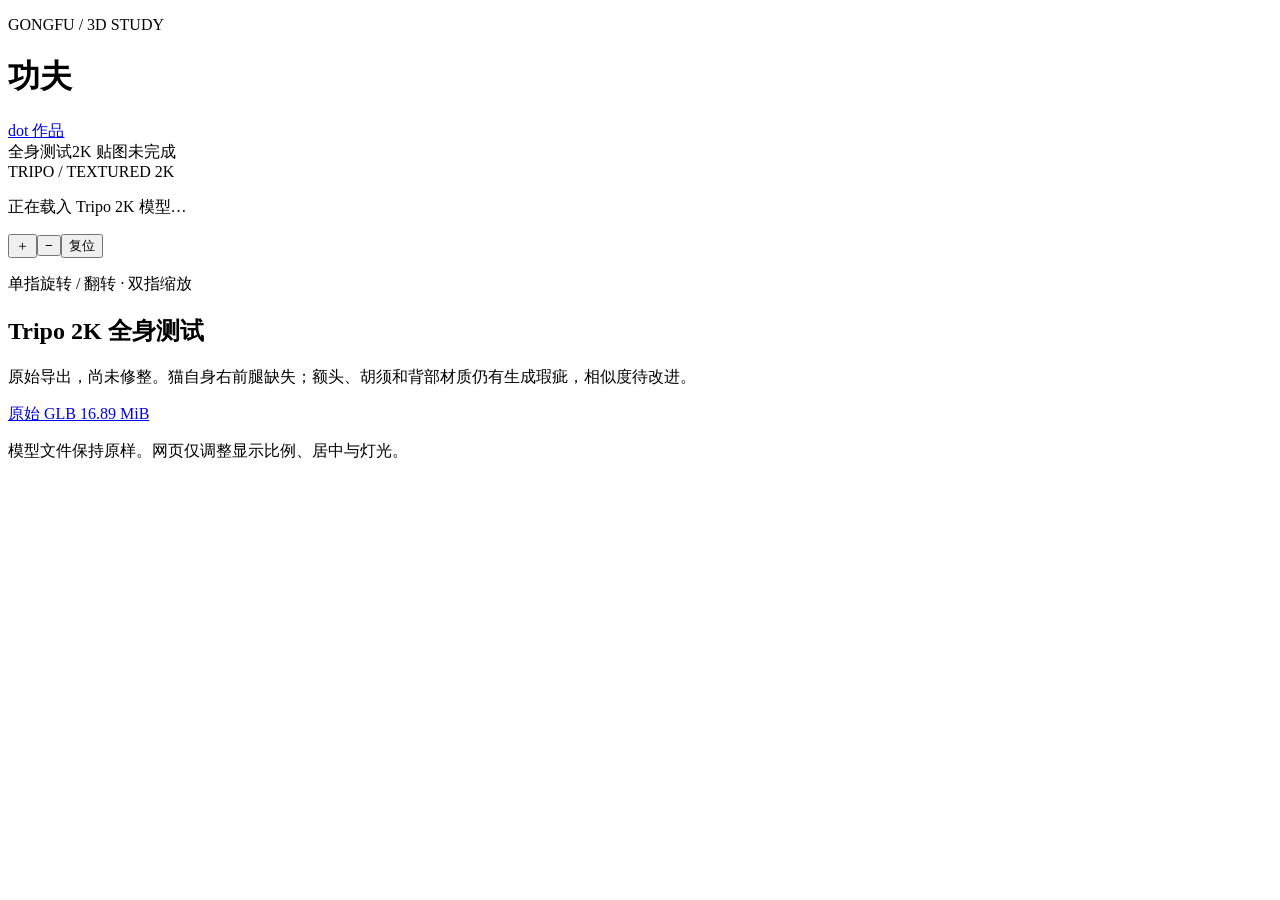
==== gongfu/index.html @ 45ea789e "Add Gongfu model viewer page" ====
<!doctype html><html lang="zh-CN"><head>
<meta charset="utf-8"><meta name="viewport" content="width=device-width,initial-scale=1,viewport-fit=cover">
<meta name="theme-color" content="#15201f"><meta name="referrer" content="no-referrer">
<meta http-equiv="Content-Security-Policy" content="default-src 'none'; script-src 'self'; style-src 'self'; img-src 'self' data: blob:; connect-src 'self'; worker-src 'self' blob:; base-uri 'none'; form-action 'none'">
<title>功夫 · 三维模型测试</title><meta name="description" content="功夫的 Tripo 2K 全身模型测试，可用手指旋转、翻转与缩放。原始导出尚未修整。">
<link rel="canonical" href="https://jacobzwj.com/dot/gongfu/"><link rel="stylesheet" href="./style.css">
<link rel="icon" href="data:image/svg+xml,%3Csvg xmlns='http://www.w3.org/2000/svg' viewBox='0 0 32 32'%3E%3Crect width='32' height='32' rx='8' fill='%2315201f'/%3E%3Ctext x='16' y='23' text-anchor='middle' font-size='23' fill='%23d5e8b5'%3E功%3C/text%3E%3C/svg%3E">
</head><body><main>
<header><div><p class="eyebrow">GONGFU / 3D STUDY</p><h1>功夫</h1></div><a class="back" href="../">dot 作品</a></header>
<div class="scope"><span id="scope-kind">全身测试</span><span id="scope-texture">2K 贴图</span><span id="scope-status">未完成</span></div>
<section class="stage" id="stage" aria-label="三维模型查看区">
<div id="canvas-host"></div><div class="stage-label" id="stage-label">TRIPO / TEXTURED 2K</div>
<div class="status" id="status" role="status" aria-live="polite"><span class="spinner"></span><p id="status-text">正在载入 Tripo 2K 模型…</p><button id="retry" hidden>重新载入</button></div>
<div class="view-buttons" id="view-buttons" aria-label="视角与缩放"><button id="zoom-in" aria-label="放大模型">＋</button><button id="zoom-out" aria-label="缩小模型">−</button><button id="reset" class="reset">复位</button></div>
<p class="gesture" id="gesture">单指旋转 / 翻转 · 双指缩放</p></section>
<section class="caption" aria-label="模型说明"><div><h2 id="model-title">Tripo 2K 全身测试</h2><p id="model-description">原始导出，尚未修整。猫自身右前腿缺失；额头、胡须和背部材质仍有生成瑕疵，相似度待改进。</p></div><a id="download" href="./assets/gongfu-tripo-2k-original.glb" download>原始 GLB <span id="file-size">16.89 MiB</span></a></section>
<p class="footnote">模型文件保持原样。网页仅调整显示比例、居中与灯光。</p>
</main><noscript><p class="noscript">请启用 JavaScript 查看三维模型，也可以下载原始 GLB。</p></noscript><script src="./bundle.js" defer></script></body></html>
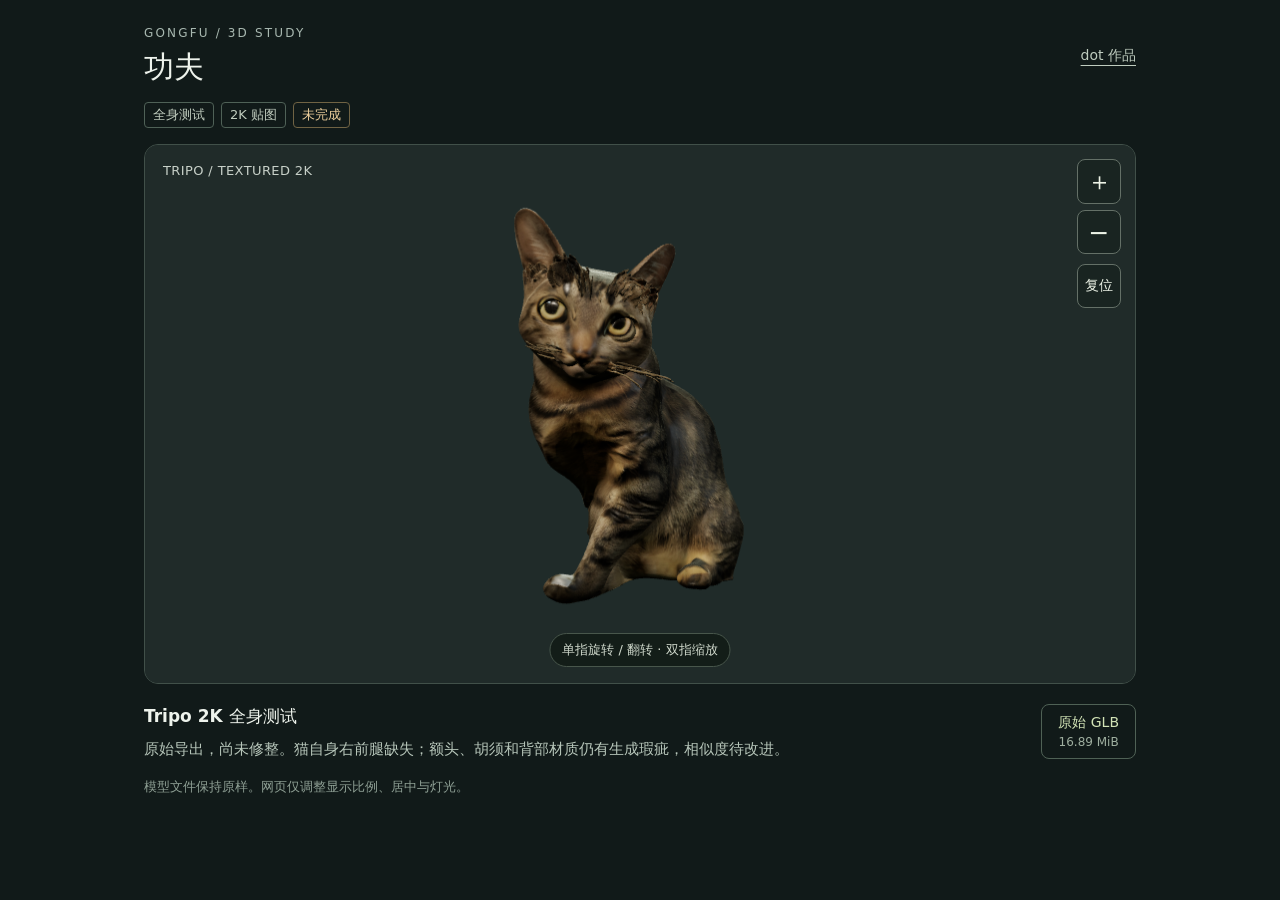
==== commit bb5058a0: "Fix embedded Gongfu color texture loading" ====
--- a/gongfu/index.html
+++ b/gongfu/index.html
@@ -1,9 +1,9 @@
 <!doctype html><html lang="zh-CN"><head>
 <meta charset="utf-8"><meta name="viewport" content="width=device-width,initial-scale=1,viewport-fit=cover">
 <meta name="theme-color" content="#15201f"><meta name="referrer" content="no-referrer">
-<meta http-equiv="Content-Security-Policy" content="default-src 'none'; script-src 'self'; style-src 'self'; img-src 'self' data: blob:; connect-src 'self'; worker-src 'self' blob:; base-uri 'none'; form-action 'none'">
+<meta http-equiv="Content-Security-Policy" content="default-src 'none'; script-src 'self'; style-src 'self'; img-src 'self' data: blob:; connect-src 'self' blob:; worker-src 'self' blob:; base-uri 'none'; form-action 'none'">
 <title>功夫 · 三维模型测试</title><meta name="description" content="功夫的 Tripo 2K 全身模型测试，可用手指旋转、翻转与缩放。原始导出尚未修整。">
-<link rel="canonical" href="https://jacobzwj.com/dot/gongfu/"><link rel="stylesheet" href="./style.css">
+<link rel="canonical" href="https://jacobzwj.com/dot/gongfu/"><link rel="stylesheet" href="./style.css?v=texture-fix-20261005">
 <link rel="icon" href="data:image/svg+xml,%3Csvg xmlns='http://www.w3.org/2000/svg' viewBox='0 0 32 32'%3E%3Crect width='32' height='32' rx='8' fill='%2315201f'/%3E%3Ctext x='16' y='23' text-anchor='middle' font-size='23' fill='%23d5e8b5'%3E功%3C/text%3E%3C/svg%3E">
 </head><body><main>
 <header><div><p class="eyebrow">GONGFU / 3D STUDY</p><h1>功夫</h1></div><a class="back" href="../">dot 作品</a></header>
@@ -15,4 +15,4 @@
 <p class="gesture" id="gesture">单指旋转 / 翻转 · 双指缩放</p></section>
 <section class="caption" aria-label="模型说明"><div><h2 id="model-title">Tripo 2K 全身测试</h2><p id="model-description">原始导出，尚未修整。猫自身右前腿缺失；额头、胡须和背部材质仍有生成瑕疵，相似度待改进。</p></div><a id="download" href="./assets/gongfu-tripo-2k-original.glb" download>原始 GLB <span id="file-size">16.89 MiB</span></a></section>
 <p class="footnote">模型文件保持原样。网页仅调整显示比例、居中与灯光。</p>
-</main><noscript><p class="noscript">请启用 JavaScript 查看三维模型，也可以下载原始 GLB。</p></noscript><script src="./bundle.js" defer></script></body></html>
+</main><noscript><p class="noscript">请启用 JavaScript 查看三维模型，也可以下载原始 GLB。</p></noscript><script src="./bundle.js?v=texture-fix-20261005" defer></script></body></html>
--- a/gongfu/style.css
+++ b/gongfu/style.css
@@ -0,0 +1,7 @@
+:root{color-scheme:dark;font-family:Inter,"PingFang SC","Microsoft YaHei",system-ui,sans-serif;color:#eef3ec;background:#111a19;font-synthesis:none}*{box-sizing:border-box}body{margin:0}button,a{-webkit-tap-highlight-color:transparent}button{font:inherit;cursor:pointer}button:focus-visible,a:focus-visible,#canvas-host canvas:focus-visible{outline:3px solid #d2e79f;outline-offset:3px}button:disabled{opacity:.4;cursor:wait}main{width:min(1040px,100%);margin:auto;padding:26px 24px max(24px,env(safe-area-inset-bottom))}header{display:flex;align-items:center;justify-content:space-between;gap:16px}.eyebrow{color:#a8b8b0;font-size:12px;letter-spacing:.18em;margin:0 0 7px}h1{font-size:clamp(22px,3.8vw,30px);letter-spacing:.01em;line-height:1.3;margin:0;font-weight:600}.back{color:#bfccbf;font-size:14px;padding:11px 0 11px 12px;text-decoration:underline;text-underline-offset:5px;white-space:nowrap}.scope{display:flex;gap:7px;margin:16px 0}.scope span{border:1px solid #4f6157;border-radius:4px;color:#c1cdbf;font-size:13px;padding:4px 8px;line-height:1.25}.scope span:last-child{color:#edcf9c;border-color:#706344}.model-tabs{display:flex;gap:6px;background:#1b2724;padding:5px;border:1px solid #33423b;border-radius:12px;margin-bottom:12px}.model-tabs button{flex:1;min-width:0;display:flex;align-items:center;justify-content:center;gap:10px;padding:12px 8px;border:0;border-radius:8px;background:transparent;color:#b6c4ba;font-size:16px;font-weight:600}.model-tabs button small{font-size:13px;font-weight:400;color:inherit}.model-tabs button[aria-pressed=true]{background:#d2e3b6;color:#17221a}.stage{height:clamp(420px,60vh,660px);position:relative;background:#202b29;border:1px solid #415049;border-radius:14px;overflow:hidden;isolation:isolate}#canvas-host{width:100%;height:100%;position:absolute;inset:0;touch-action:none}#canvas-host canvas{display:block;width:100%;height:100%;touch-action:none}.stage-label{position:absolute;top:18px;left:18px;font-size:13px;letter-spacing:.03em;color:#c8d1c9;pointer-events:none}.view-buttons{position:absolute;right:14px;top:14px;display:flex;flex-direction:column;gap:6px}.view-buttons button{width:44px;min-height:44px;padding:5px;border:1px solid #647067;background:#192421de;color:#edf3e7;border-radius:8px;font-size:25px}.view-buttons .reset{font-size:14px;margin-top:4px}.gesture{position:absolute;bottom:16px;left:50%;transform:translateX(-50%);margin:0;white-space:nowrap;background:#101a16cf;border:1px solid #48564b;border-radius:20px;padding:7px 12px;color:#d0d9cc;font-size:13px;pointer-events:none}.status{position:absolute;inset:0;background:#202b29ed;display:flex;align-items:center;justify-content:center;flex-direction:column;gap:12px;z-index:3;padding:24px;text-align:center}.status p{font-size:15px;line-height:1.7;margin:0}.status button{border:1px solid #8d9c87;background:#344332;color:#eef4e7;border-radius:8px;padding:10px 16px}.spinner{width:25px;height:25px;border:2px solid #4c5a4c;border-top-color:#d2e3b6;border-radius:50%;animation:spin .8s linear infinite}.status.error .spinner{display:none}@keyframes spin{to{transform:rotate(360deg)}}[hidden]{display:none!important}.reference{position:absolute;inset:0;background:#25312e;display:flex;justify-content:center;align-items:center;padding:44px 28px 55px}.reference img{height:100%;width:100%;object-fit:contain}.reference>span{position:absolute;bottom:18px;font-size:13px;color:#d9e2d4;background:#111b15c9;border:1px solid #48564b;padding:7px 12px;border-radius:20px}.caption{display:flex;align-items:flex-start;justify-content:space-between;gap:28px;margin:20px 0 14px}.caption h2{font-size:17px;font-weight:600;margin:0 0 7px;line-height:1.5}.caption p{font-size:15px;color:#b7c6ba;line-height:1.7;margin:0;max-width:700px}.caption>a{display:flex;align-items:center;white-space:nowrap;flex-direction:column;justify-content:center;gap:3px;border:1px solid #4f6155;color:#d2e3b6;min-height:49px;padding:9px 16px;border-radius:8px;font-size:14px;text-decoration:none}.caption>a span{font-size:12px;color:#9eae9f}.footnote{font-size:13px;line-height:1.7;margin:0;color:#8e9f94}.noscript{padding:24px;color:#ffe0ba}@media(max-width:600px){main{padding:20px 14px max(20px,env(safe-area-inset-bottom))}.eyebrow{font-size:11px;letter-spacing:.12em}h1{font-size:23px}.scope{margin:13px 0}.model-tabs{margin-bottom:10px}.model-tabs button{flex-direction:column;gap:3px;padding:10px 4px;font-size:16px}.model-tabs button small{font-size:12px}.stage{height:clamp(320px,51svh,540px);border-radius:11px}.stage-label{top:15px;left:13px;font-size:12px}.view-buttons{top:10px;right:10px;gap:5px}.caption{margin-top:17px;gap:14px}.caption h2{font-size:16px}.caption p{font-size:14px}.caption>a{padding:9px 10px}.footnote{font-size:12px}.gesture{bottom:12px;font-size:12px}}@media(prefers-reduced-motion:reduce){.spinner{animation:none}}
+
+@media(min-width:601px) and (max-width:820px){.model-tabs button{flex-direction:column;gap:3px}}
+@media(max-width:600px){.model-tabs{gap:3px;padding:4px}.model-tabs button{font-size:14px}.model-tabs button small{font-size:12px}}
+
+.model-tabs button{flex-direction:column;gap:3px}
+@media(max-width:600px){.model-tabs{display:grid;grid-template-columns:repeat(4,minmax(0,1fr))}.model-tabs button[data-model="tripo"]{grid-column:1/-1;flex-direction:row;gap:10px;min-height:44px;padding:9px}.model-tabs button{padding:8px 3px}.stage{height:clamp(320px,47svh,500px)}}
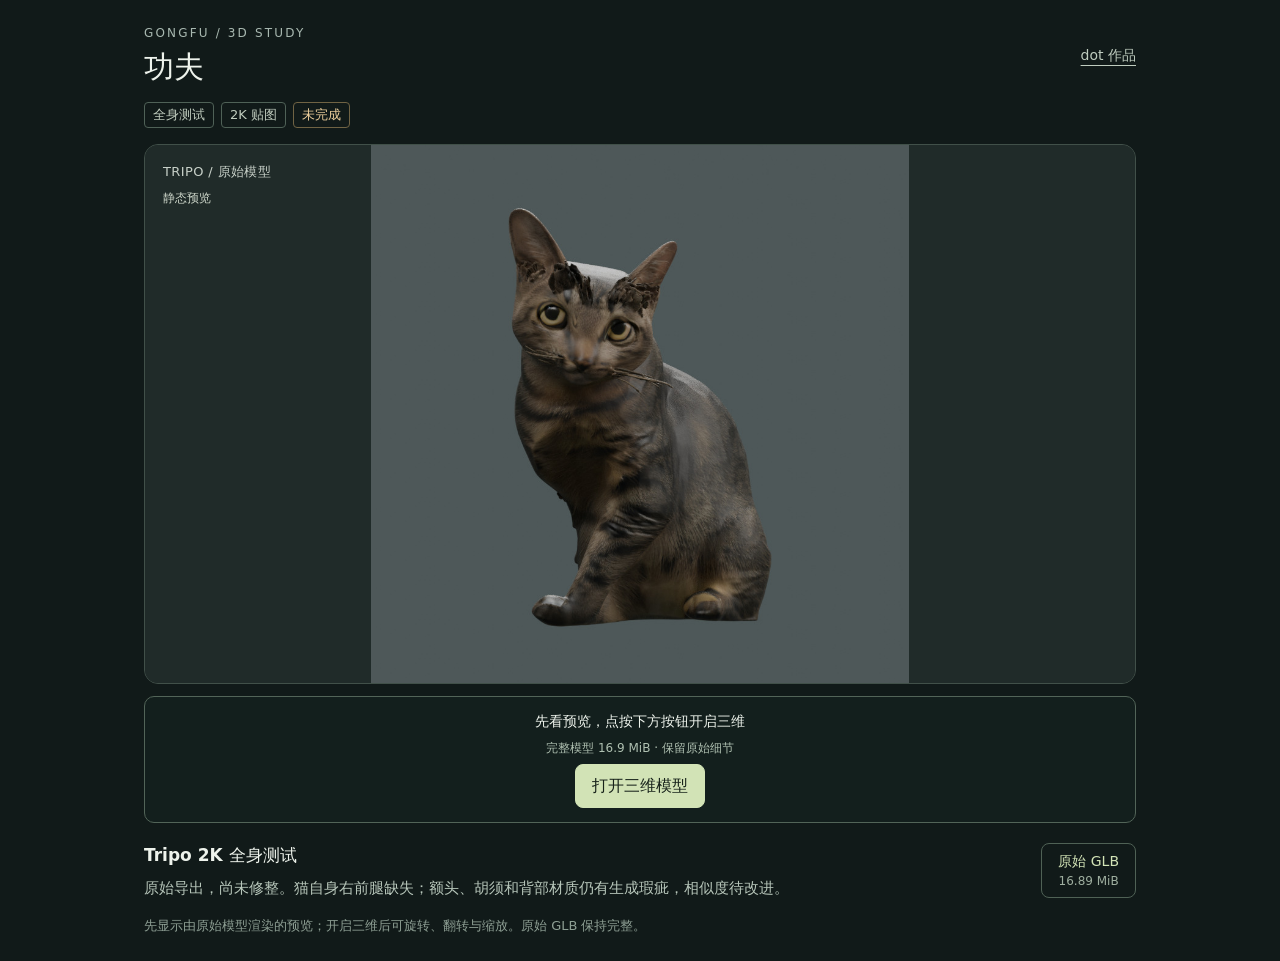
==== commit 6a2dc664: "Fix Gongfu loading progress and defer full 3D download" ====
--- a/gongfu/index.html
+++ b/gongfu/index.html
@@ -2,17 +2,17 @@
 <meta charset="utf-8"><meta name="viewport" content="width=device-width,initial-scale=1,viewport-fit=cover">
 <meta name="theme-color" content="#15201f"><meta name="referrer" content="no-referrer">
 <meta http-equiv="Content-Security-Policy" content="default-src 'none'; script-src 'self'; style-src 'self'; img-src 'self' data: blob:; connect-src 'self' blob:; worker-src 'self' blob:; base-uri 'none'; form-action 'none'">
-<title>功夫 · 三维模型测试</title><meta name="description" content="功夫的 Tripo 2K 全身模型测试，可用手指旋转、翻转与缩放。原始导出尚未修整。">
-<link rel="canonical" href="https://jacobzwj.com/dot/gongfu/"><link rel="stylesheet" href="./style.css?v=texture-fix-20261005">
+<title>功夫 · 三维模型测试</title><meta name="description" content="功夫的 Tripo 2K 全身模型测试，可用手指旋转、翻转与缩放。先看轻量预览，按需打开完整三维。原始导出尚未修整。">
+<link rel="canonical" href="https://jacobzwj.com/dot/gongfu/"><link rel="stylesheet" href="./load-viewer-v1.css?v=load-phases-20261005">
 <link rel="icon" href="data:image/svg+xml,%3Csvg xmlns='http://www.w3.org/2000/svg' viewBox='0 0 32 32'%3E%3Crect width='32' height='32' rx='8' fill='%2315201f'/%3E%3Ctext x='16' y='23' text-anchor='middle' font-size='23' fill='%23d5e8b5'%3E功%3C/text%3E%3C/svg%3E">
 </head><body><main>
 <header><div><p class="eyebrow">GONGFU / 3D STUDY</p><h1>功夫</h1></div><a class="back" href="../">dot 作品</a></header>
 <div class="scope"><span id="scope-kind">全身测试</span><span id="scope-texture">2K 贴图</span><span id="scope-status">未完成</span></div>
 <section class="stage" id="stage" aria-label="三维模型查看区">
-<div id="canvas-host"></div><div class="stage-label" id="stage-label">TRIPO / TEXTURED 2K</div>
-<div class="status" id="status" role="status" aria-live="polite"><span class="spinner"></span><p id="status-text">正在载入 Tripo 2K 模型…</p><button id="retry" hidden>重新载入</button></div>
-<div class="view-buttons" id="view-buttons" aria-label="视角与缩放"><button id="zoom-in" aria-label="放大模型">＋</button><button id="zoom-out" aria-label="缩小模型">−</button><button id="reset" class="reset">复位</button></div>
-<p class="gesture" id="gesture">单指旋转 / 翻转 · 双指缩放</p></section>
+<div id="poster" class="poster"><img src="./assets/gongfu-original-preview.jpg" alt="原始功夫模型的静态渲染预览" width="880" height="880" decoding="async" fetchpriority="high"><span>静态预览</span></div><div id="canvas-host"></div><div class="stage-label" id="stage-label">TRIPO / 原始模型</div>
+<div class="view-buttons" id="view-buttons" hidden aria-label="视角与缩放"><button id="zoom-in" aria-label="放大模型">＋</button><button id="zoom-out" aria-label="缩小模型">−</button><button id="reset" class="reset">复位</button></div>
+<p class="gesture" id="gesture" hidden>单指旋转 / 翻转 · 双指缩放</p></section>
+<div class="status load-panel" id="status" role="status" aria-live="polite"><p id="status-text">先看预览，点按开启三维</p><progress id="progress" hidden aria-label="模型文件下载进度"></progress><p id="status-detail">完整模型 16.9 MiB</p><div class="load-actions"><button id="start">打开三维模型</button><button id="cancel" hidden>取消</button></div></div>
 <section class="caption" aria-label="模型说明"><div><h2 id="model-title">Tripo 2K 全身测试</h2><p id="model-description">原始导出，尚未修整。猫自身右前腿缺失；额头、胡须和背部材质仍有生成瑕疵，相似度待改进。</p></div><a id="download" href="./assets/gongfu-tripo-2k-original.glb" download>原始 GLB <span id="file-size">16.89 MiB</span></a></section>
-<p class="footnote">模型文件保持原样。网页仅调整显示比例、居中与灯光。</p>
-</main><noscript><p class="noscript">请启用 JavaScript 查看三维模型，也可以下载原始 GLB。</p></noscript><script src="./bundle.js?v=texture-fix-20261005" defer></script></body></html>
+<p class="footnote">先显示由原始模型渲染的预览；开启三维后可旋转、翻转与缩放。原始 GLB 保持完整。</p>
+</main><noscript><p class="noscript">请启用 JavaScript 查看三维模型，也可以下载原始 GLB。</p></noscript><script src="./load-viewer-v1.js?v=load-phases-20261005" defer></script></body></html>
--- a/gongfu/load-viewer-v1.css
+++ b/gongfu/load-viewer-v1.css
@@ -0,0 +1,9 @@
+:root{color-scheme:dark;font-family:Inter,"PingFang SC","Microsoft YaHei",system-ui,sans-serif;color:#eef3ec;background:#111a19;font-synthesis:none}*{box-sizing:border-box}body{margin:0}button,a{-webkit-tap-highlight-color:transparent}button{font:inherit;cursor:pointer}button:focus-visible,a:focus-visible,#canvas-host canvas:focus-visible{outline:3px solid #d2e79f;outline-offset:3px}button:disabled{opacity:.4;cursor:wait}main{width:min(1040px,100%);margin:auto;padding:26px 24px max(24px,env(safe-area-inset-bottom))}header{display:flex;align-items:center;justify-content:space-between;gap:16px}.eyebrow{color:#a8b8b0;font-size:12px;letter-spacing:.18em;margin:0 0 7px}h1{font-size:clamp(22px,3.8vw,30px);letter-spacing:.01em;line-height:1.3;margin:0;font-weight:600}.back{color:#bfccbf;font-size:14px;padding:11px 0 11px 12px;text-decoration:underline;text-underline-offset:5px;white-space:nowrap}.scope{display:flex;gap:7px;margin:16px 0}.scope span{border:1px solid #4f6157;border-radius:4px;color:#c1cdbf;font-size:13px;padding:4px 8px;line-height:1.25}.scope span:last-child{color:#edcf9c;border-color:#706344}.model-tabs{display:flex;gap:6px;background:#1b2724;padding:5px;border:1px solid #33423b;border-radius:12px;margin-bottom:12px}.model-tabs button{flex:1;min-width:0;display:flex;align-items:center;justify-content:center;gap:10px;padding:12px 8px;border:0;border-radius:8px;background:transparent;color:#b6c4ba;font-size:16px;font-weight:600}.model-tabs button small{font-size:13px;font-weight:400;color:inherit}.model-tabs button[aria-pressed=true]{background:#d2e3b6;color:#17221a}.stage{height:clamp(420px,60vh,660px);position:relative;background:#202b29;border:1px solid #415049;border-radius:14px;overflow:hidden;isolation:isolate}#canvas-host{width:100%;height:100%;position:absolute;inset:0;touch-action:none}#canvas-host canvas{display:block;width:100%;height:100%;touch-action:none}.stage-label{position:absolute;top:18px;left:18px;font-size:13px;letter-spacing:.03em;color:#c8d1c9;pointer-events:none}.view-buttons{position:absolute;right:14px;top:14px;display:flex;flex-direction:column;gap:6px}.view-buttons button{width:44px;min-height:44px;padding:5px;border:1px solid #647067;background:#192421de;color:#edf3e7;border-radius:8px;font-size:25px}.view-buttons .reset{font-size:14px;margin-top:4px}.gesture{position:absolute;bottom:16px;left:50%;transform:translateX(-50%);margin:0;white-space:nowrap;background:#101a16cf;border:1px solid #48564b;border-radius:20px;padding:7px 12px;color:#d0d9cc;font-size:13px;pointer-events:none}.status{position:absolute;inset:0;background:#202b29ed;display:flex;align-items:center;justify-content:center;flex-direction:column;gap:12px;z-index:3;padding:24px;text-align:center}.status p{font-size:15px;line-height:1.7;margin:0}.status button{border:1px solid #8d9c87;background:#344332;color:#eef4e7;border-radius:8px;padding:10px 16px}.spinner{width:25px;height:25px;border:2px solid #4c5a4c;border-top-color:#d2e3b6;border-radius:50%;animation:spin .8s linear infinite}.status.error .spinner{display:none}@keyframes spin{to{transform:rotate(360deg)}}[hidden]{display:none!important}.reference{position:absolute;inset:0;background:#25312e;display:flex;justify-content:center;align-items:center;padding:44px 28px 55px}.reference img{height:100%;width:100%;object-fit:contain}.reference>span{position:absolute;bottom:18px;font-size:13px;color:#d9e2d4;background:#111b15c9;border:1px solid #48564b;padding:7px 12px;border-radius:20px}.caption{display:flex;align-items:flex-start;justify-content:space-between;gap:28px;margin:20px 0 14px}.caption h2{font-size:17px;font-weight:600;margin:0 0 7px;line-height:1.5}.caption p{font-size:15px;color:#b7c6ba;line-height:1.7;margin:0;max-width:700px}.caption>a{display:flex;align-items:center;white-space:nowrap;flex-direction:column;justify-content:center;gap:3px;border:1px solid #4f6155;color:#d2e3b6;min-height:49px;padding:9px 16px;border-radius:8px;font-size:14px;text-decoration:none}.caption>a span{font-size:12px;color:#9eae9f}.footnote{font-size:13px;line-height:1.7;margin:0;color:#8e9f94}.noscript{padding:24px;color:#ffe0ba}@media(max-width:600px){main{padding:20px 14px max(20px,env(safe-area-inset-bottom))}.eyebrow{font-size:11px;letter-spacing:.12em}h1{font-size:23px}.scope{margin:13px 0}.model-tabs{margin-bottom:10px}.model-tabs button{flex-direction:column;gap:3px;padding:10px 4px;font-size:16px}.model-tabs button small{font-size:12px}.stage{height:clamp(320px,51svh,540px);border-radius:11px}.stage-label{top:15px;left:13px;font-size:12px}.view-buttons{top:10px;right:10px;gap:5px}.caption{margin-top:17px;gap:14px}.caption h2{font-size:16px}.caption p{font-size:14px}.caption>a{padding:9px 10px}.footnote{font-size:12px}.gesture{bottom:12px;font-size:12px}}@media(prefers-reduced-motion:reduce){.spinner{animation:none}}
+
+@media(min-width:601px) and (max-width:820px){.model-tabs button{flex-direction:column;gap:3px}}
+@media(max-width:600px){.model-tabs{gap:3px;padding:4px}.model-tabs button{font-size:14px}.model-tabs button small{font-size:12px}}
+
+.model-tabs button{flex-direction:column;gap:3px}
+@media(max-width:600px){.model-tabs{display:grid;grid-template-columns:repeat(4,minmax(0,1fr))}.model-tabs button[data-model="tripo"]{grid-column:1/-1;flex-direction:row;gap:10px;min-height:44px;padding:9px}.model-tabs button{padding:8px 3px}.stage{height:clamp(320px,47svh,500px)}}
+
+.poster{position:absolute;inset:0;background:#202b29}.poster img{width:100%;height:100%;object-fit:contain}.poster>span{position:absolute;left:18px;top:45px;font-size:12px;color:#d0d9cc}#canvas-host{pointer-events:auto}.load-panel{position:relative;inset:auto;margin:12px 0;min-height:0;padding:14px 16px;background:#14201eed;border:1px solid #526458;border-radius:10px;gap:7px}.load-panel p{font-size:14px;line-height:1.5}.load-panel #status-detail{font-size:12px;color:#afc0b1}.load-actions{display:flex;gap:9px;align-items:center}.load-actions #start{background:#d2e3b6;border-color:#d2e3b6;color:#17221a;font-weight:600;min-height:44px}.load-actions #cancel{min-height:40px;padding:6px 15px}.load-panel progress{width:min(340px,90%);height:7px;accent-color:#cce1a7}.load-panel.error{background:#14201eed}.load-panel .spinner{display:none}@media(max-width:600px){.poster>span{left:13px;top:41px}.load-panel{padding:11px 12px;inset:auto;margin:10px 0}.load-panel p{font-size:13px}.load-panel #status-detail{font-size:11px}}
